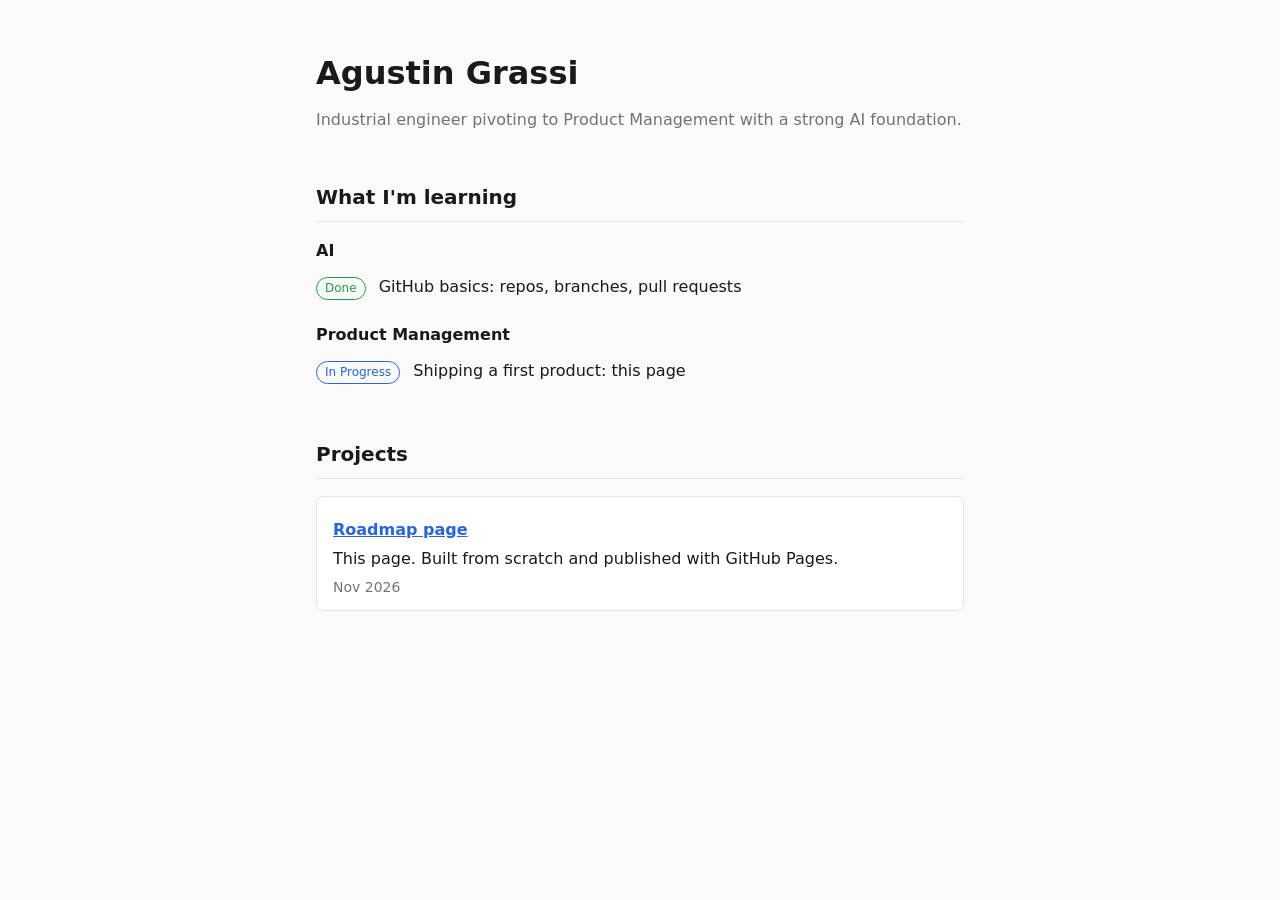
==== preview.html @ aba8e1c0 "Separate content from design Move page text into _data/roadmap.yml, styling into style.css, and turn" ====
<!DOCTYPE html>
<html lang="en">
<head>
  <meta charset="UTF-8">
  <meta name="viewport" content="width=device-width, initial-scale=1">
  <title>Agustin Grassi – Roadmap</title>
  <style>/* ─────────────────────────────────────────────
   YOUR DESIGN LIVES HERE
   Colors and fonts are set once at the top.
   ───────────────────────────────────────────── */

:root {
  --bg: #fafaf9;
  --text: #1c1917;
  --muted: #78716c;
  --accent: #2563eb;
  --card: #ffffff;
  --border: #e7e5e4;
}

@media (prefers-color-scheme: dark) {
  :root {
    --bg: #1c1917;
    --text: #f5f5f4;
    --muted: #a8a29e;
    --accent: #60a5fa;
    --card: #292524;
    --border: #44403c;
  }
}

* { box-sizing: border-box; }

body {
  margin: 0;
  background: var(--bg);
  color: var(--text);
  font-family: system-ui, -apple-system, "Segoe UI", sans-serif;
  line-height: 1.6;
}

main {
  max-width: 680px;
  margin: 0 auto;
  padding: 48px 16px;
}

h1 { font-size: 2rem; margin: 0; }
h2 { font-size: 1.25rem; margin-top: 48px; border-bottom: 1px solid var(--border); padding-bottom: 8px; }
h3 { font-size: 1rem; margin: 16px 0 4px; }

.headline { color: var(--muted); margin-top: 8px; }

ul { list-style: none; padding: 0; margin: 0; }
li { padding: 6px 0; }

a { color: var(--accent); }

.status {
  display: inline-block;
  font-size: 0.75rem;
  padding: 1px 8px;
  border-radius: 999px;
  margin-right: 8px;
  border: 1px solid var(--border);
  color: var(--muted);
  text-transform: capitalize;
}
.status.done { color: #16a34a; border-color: #16a34a; }
.status.in-progress { color: var(--accent); border-color: var(--accent); }

.project {
  background: var(--card);
  border: 1px solid var(--border);
  border-radius: 8px;
  padding: 4px 16px 8px;
  margin-top: 12px;
}
.project p { margin: 4px 0; }
.date { color: var(--muted); font-size: 0.875rem; }
</style>
</head>
<body>
  <main>
    <header>
      <h1>Agustin Grassi</h1>
      <p class="headline">Industrial engineer pivoting to Product Management with a strong AI foundation.</p>
    </header>

    <section>
      <h2>What I'm learning</h2>
      
      <div class="area">
        <h3>AI</h3>
        <ul>
          
          <li><span class="status done">done</span> GitHub basics: repos, branches, pull requests</li>
          
        </ul>
      </div>
      
      <div class="area">
        <h3>Product Management</h3>
        <ul>
          
          <li><span class="status in-progress">in progress</span> Shipping a first product: this page</li>
          
        </ul>
      </div>
      
    </section>

    <section>
      <h2>Projects</h2>
      
      <article class="project">
        <h3><a href="https://agustingrassi.github.io">Roadmap page</a></h3>
        <p>This page. Built from scratch and published with GitHub Pages.</p>
        <p class="date">Nov 2026</p>
      </article>
      
    </section>
  </main>
</body>
</html>
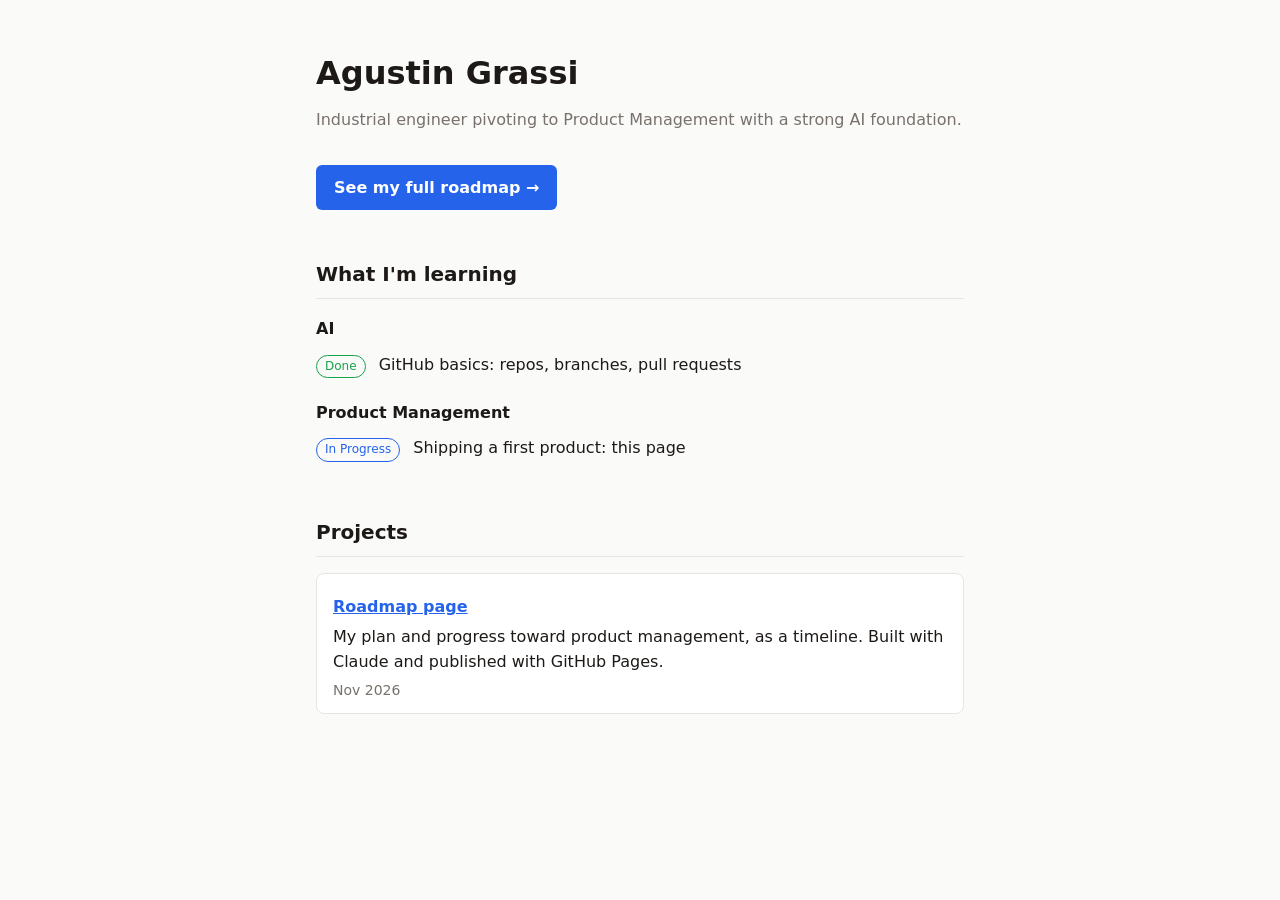
==== commit bfc34d3b: "Link homepage to the roadmap page Co-Authored-By: Claude Opus 5.5 <noreply@anthropic.com> Claude-Ses" ====
--- a/preview.html
+++ b/preview.html
@@ -79,6 +79,18 @@
 }
 .project p { margin: 4px 0; }
 .date { color: var(--muted); font-size: 0.875rem; }
+
+.cta {
+  display: inline-block;
+  margin-top: 16px;
+  padding: 10px 18px;
+  border-radius: 6px;
+  background: var(--accent);
+  color: #fff;
+  text-decoration: none;
+  font-weight: 600;
+}
+.cta:hover { opacity: .9; }
 </style>
 </head>
 <body>
@@ -86,6 +98,7 @@
     <header>
       <h1>Agustin Grassi</h1>
       <p class="headline">Industrial engineer pivoting to Product Management with a strong AI foundation.</p>
+      <a class="cta" href="/roadmap2/">See my full roadmap &rarr;</a>
     </header>
 
     <section>
@@ -115,8 +128,8 @@
       <h2>Projects</h2>
       
       <article class="project">
-        <h3><a href="https://agustingrassi.github.io">Roadmap page</a></h3>
-        <p>This page. Built from scratch and published with GitHub Pages.</p>
+        <h3><a href="/roadmap2/">Roadmap page</a></h3>
+        <p>My plan and progress toward product management, as a timeline. Built with Claude and published with GitHub Pages.</p>
         <p class="date">Nov 2026</p>
       </article>
       
